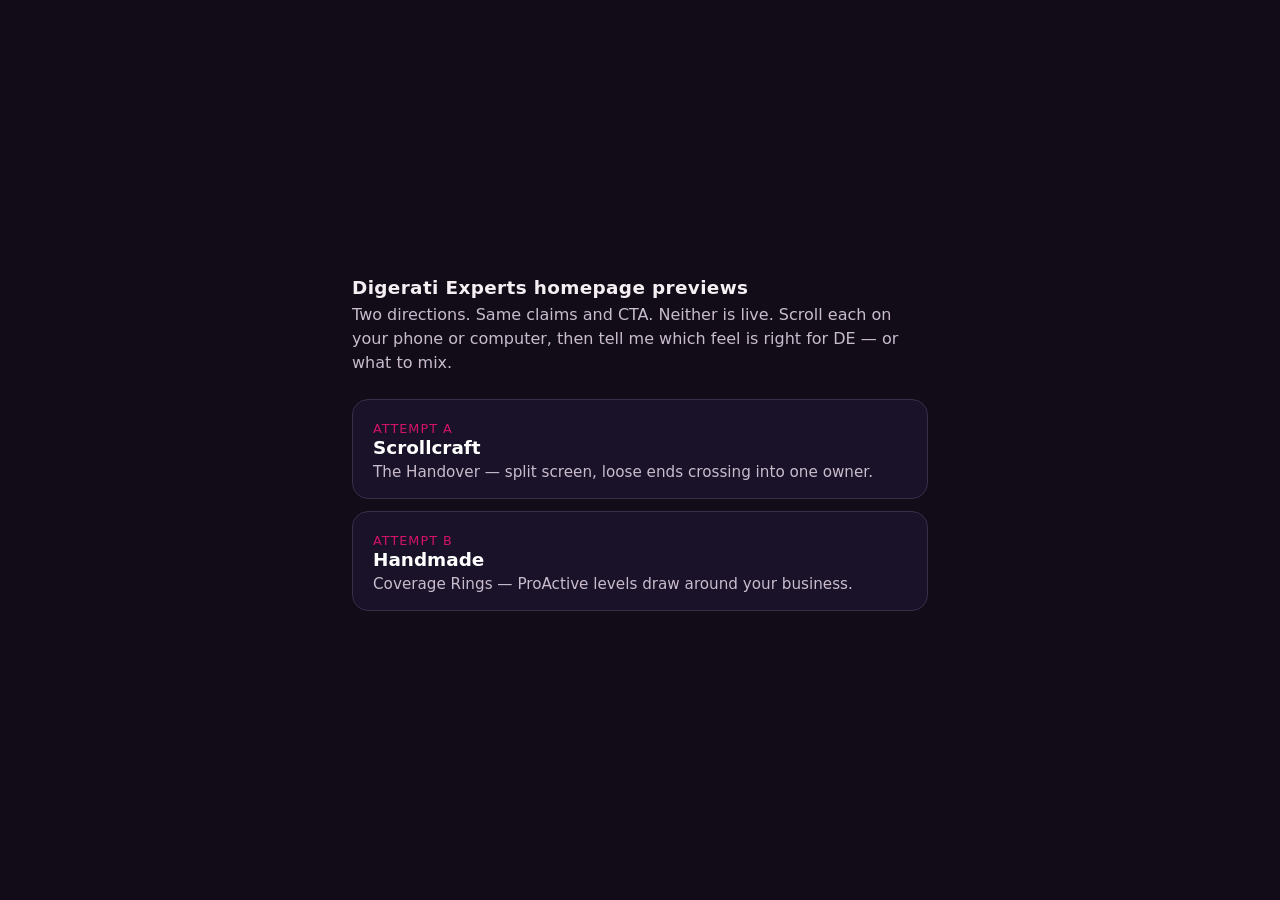
==== index.html @ d15549b5 "Add temporary A/B homepage previews (not production, noindex)." ====
<!doctype html>
<html lang="en">
<head>
<meta charset="utf-8">
<meta name="viewport" content="width=device-width, initial-scale=1">
<meta name="robots" content="noindex, nofollow">
<title>DE homepage previews</title>
<style>
  :root { color-scheme: dark; }
  body { margin: 0; min-height: 100dvh; display: grid; place-items: center;
    font-family: system-ui, sans-serif; background: #120c18; color: #f5eff3; }
  main { width: min(36rem, calc(100% - 2.5rem)); }
  h1 { font-weight: 600; font-size: 1.15rem; letter-spacing: .02em; margin: 0 0 .35rem; }
  p { color: #c8bccd; margin: 0 0 1.5rem; line-height: 1.5; }
  a { display: block; text-decoration: none; color: inherit;
    background: #1a1228; border: 1px solid #3a2d48; border-radius: 1rem;
    padding: 1.1rem 1.25rem; margin: 0 0 .75rem; }
  a:hover { border-color: #d3126a; }
  strong { display: block; font-size: 1.15rem; margin-bottom: .25rem; color: #fff; }
  span { color: #c8bccd; font-size: .95rem; }
  em { color: #d3126a; font-style: normal; font-size: .8rem; letter-spacing: .08em; text-transform: uppercase; }
</style>
</head>
<body>
<main>
  <h1>Digerati Experts homepage previews</h1>
  <p>Two directions. Same claims and CTA. Neither is live. Scroll each on your phone or computer, then tell me which feel is right for DE — or what to mix.</p>
  <a href="./a/"><em>Attempt A</em><strong>Scrollcraft</strong><span>The Handover — split screen, loose ends crossing into one owner.</span></a>
  <a href="./b/"><em>Attempt B</em><strong>Handmade</strong><span>Coverage Rings — ProActive levels draw around your business.</span></a>
</main>
</body>
</html>
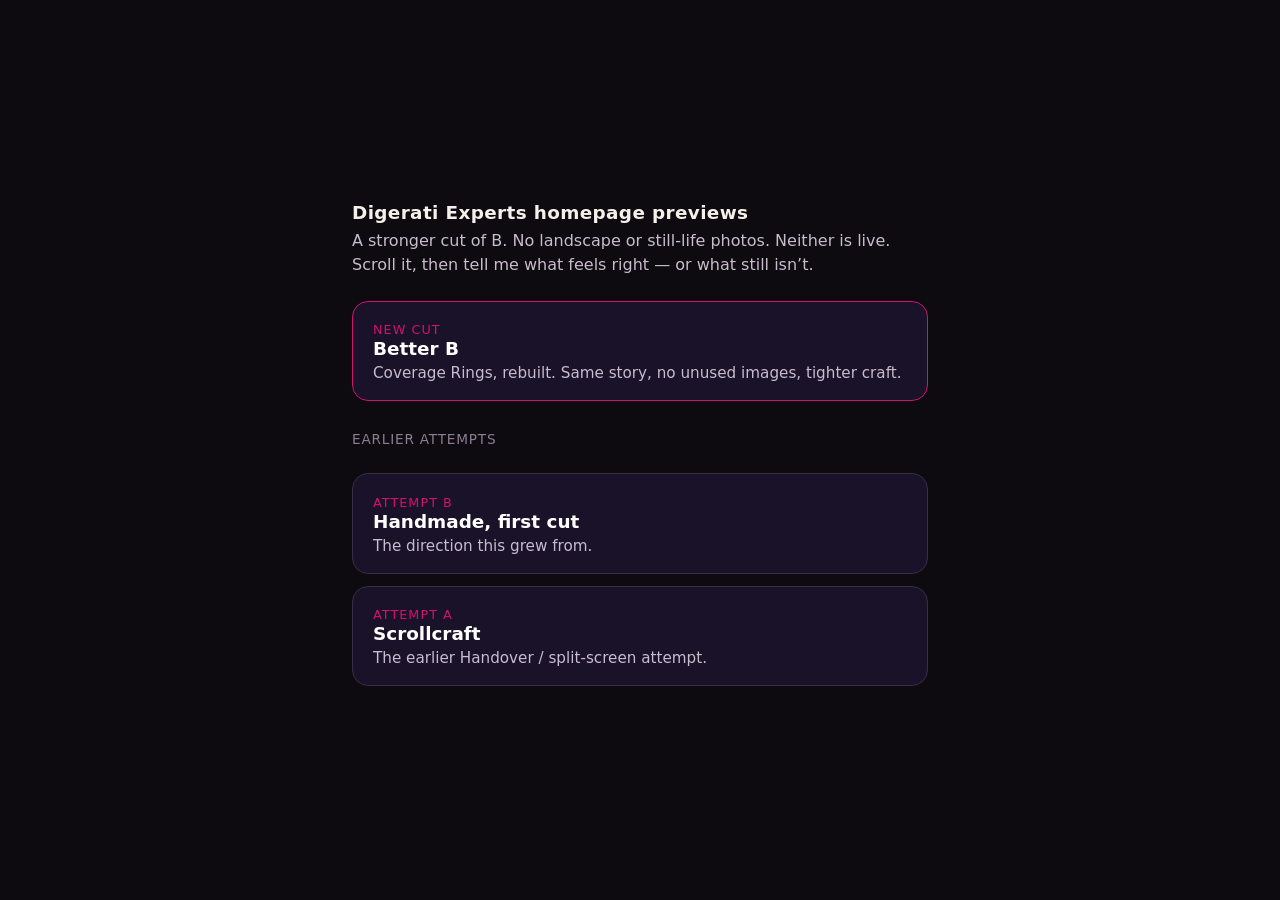
==== commit 38981411: "Add stronger cut of homepage B at /b2/. No unused images." ====
--- a/index.html
+++ b/index.html
@@ -8,25 +8,29 @@
 <style>
   :root { color-scheme: dark; }
   body { margin: 0; min-height: 100dvh; display: grid; place-items: center;
-    font-family: system-ui, sans-serif; background: #120c18; color: #f5eff3; }
-  main { width: min(36rem, calc(100% - 2.5rem)); }
+    font-family: system-ui, sans-serif; background: #0d0a10; color: #f4f0ea; }
+  main { width: min(36rem, calc(100% - 2.5rem)); padding: 2rem 0; }
   h1 { font-weight: 600; font-size: 1.15rem; letter-spacing: .02em; margin: 0 0 .35rem; }
   p { color: #c8bccd; margin: 0 0 1.5rem; line-height: 1.5; }
   a { display: block; text-decoration: none; color: inherit;
     background: #1a1228; border: 1px solid #3a2d48; border-radius: 1rem;
     padding: 1.1rem 1.25rem; margin: 0 0 .75rem; }
   a:hover { border-color: #d3126a; }
+  a.lead { border-color: #d3126a; }
   strong { display: block; font-size: 1.15rem; margin-bottom: .25rem; color: #fff; }
   span { color: #c8bccd; font-size: .95rem; }
   em { color: #d3126a; font-style: normal; font-size: .8rem; letter-spacing: .08em; text-transform: uppercase; }
+  .earlier { margin-top: 1.75rem; color: #8a7e93; font-size: .85rem; letter-spacing: .06em; text-transform: uppercase; }
 </style>
 </head>
 <body>
 <main>
   <h1>Digerati Experts homepage previews</h1>
-  <p>Two directions. Same claims and CTA. Neither is live. Scroll each on your phone or computer, then tell me which feel is right for DE — or what to mix.</p>
-  <a href="./a/"><em>Attempt A</em><strong>Scrollcraft</strong><span>The Handover — split screen, loose ends crossing into one owner.</span></a>
-  <a href="./b/"><em>Attempt B</em><strong>Handmade</strong><span>Coverage Rings — ProActive levels draw around your business.</span></a>
+  <p>A stronger cut of B. No landscape or still-life photos. Neither is live. Scroll it, then tell me what feels right — or what still isn’t.</p>
+  <a class="lead" href="./b2/"><em>New cut</em><strong>Better B</strong><span>Coverage Rings, rebuilt. Same story, no unused images, tighter craft.</span></a>
+  <p class="earlier">Earlier attempts</p>
+  <a href="./b/"><em>Attempt B</em><strong>Handmade, first cut</strong><span>The direction this grew from.</span></a>
+  <a href="./a/"><em>Attempt A</em><strong>Scrollcraft</strong><span>The earlier Handover / split-screen attempt.</span></a>
 </main>
 </body>
 </html>
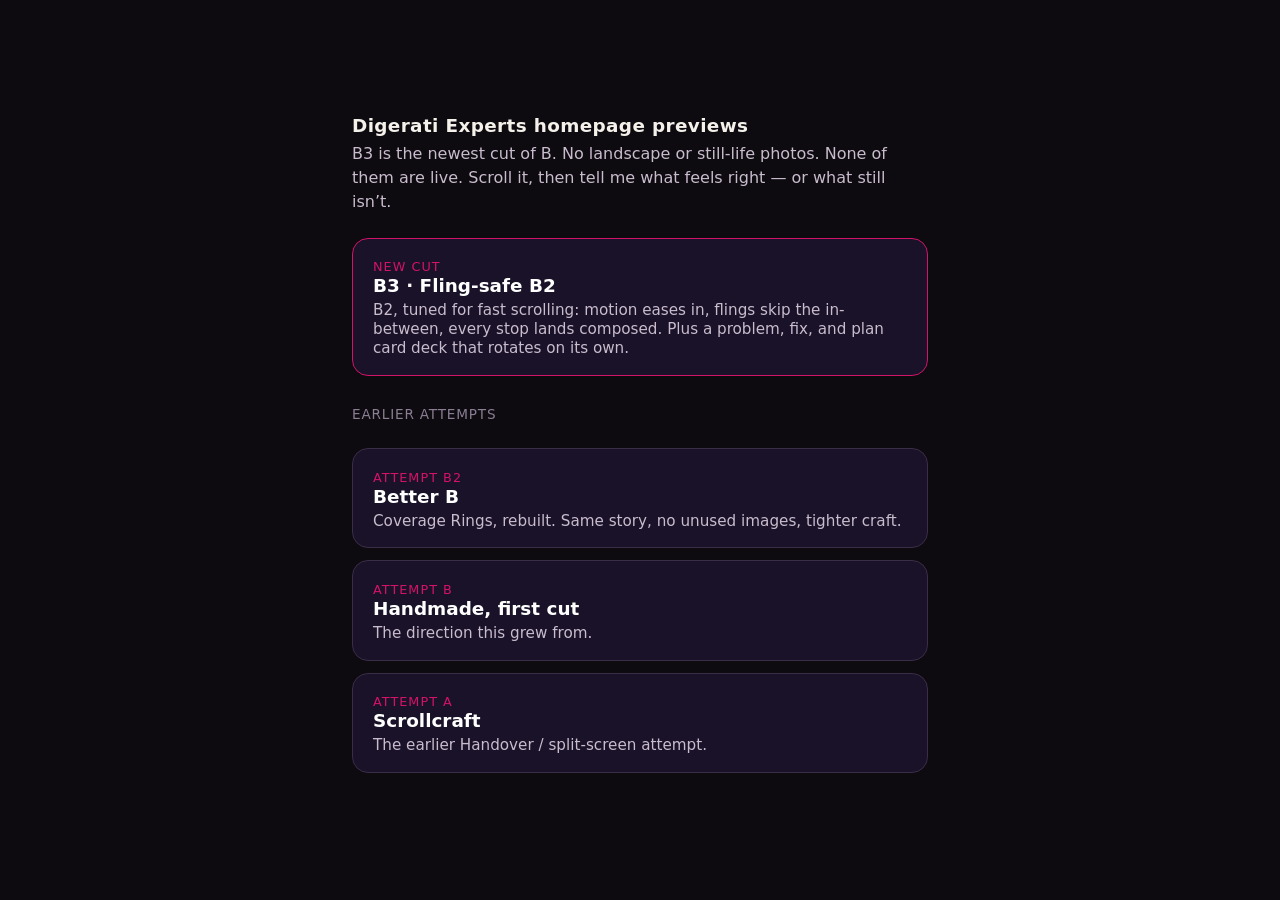
==== commit 78a5d059: "Add B3 at /b3/: fling-safe B2 (smoothed, velocity-aware scroll motion; composed resting states), aut" ====
--- a/index.html
+++ b/index.html
@@ -26,9 +26,10 @@
 <body>
 <main>
   <h1>Digerati Experts homepage previews</h1>
-  <p>A stronger cut of B. No landscape or still-life photos. Neither is live. Scroll it, then tell me what feels right — or what still isn’t.</p>
-  <a class="lead" href="./b2/"><em>New cut</em><strong>Better B</strong><span>Coverage Rings, rebuilt. Same story, no unused images, tighter craft.</span></a>
+  <p>B3 is the newest cut of B. No landscape or still-life photos. None of them are live. Scroll it, then tell me what feels right — or what still isn’t.</p>
+  <a class="lead" href="./b3/"><em>New cut</em><strong>B3 · Fling-safe B2</strong><span>B2, tuned for fast scrolling: motion eases in, flings skip the in-between, every stop lands composed. Plus a problem, fix, and plan card deck that rotates on its own.</span></a>
   <p class="earlier">Earlier attempts</p>
+  <a href="./b2/"><em>Attempt B2</em><strong>Better B</strong><span>Coverage Rings, rebuilt. Same story, no unused images, tighter craft.</span></a>
   <a href="./b/"><em>Attempt B</em><strong>Handmade, first cut</strong><span>The direction this grew from.</span></a>
   <a href="./a/"><em>Attempt A</em><strong>Scrollcraft</strong><span>The earlier Handover / split-screen attempt.</span></a>
 </main>
